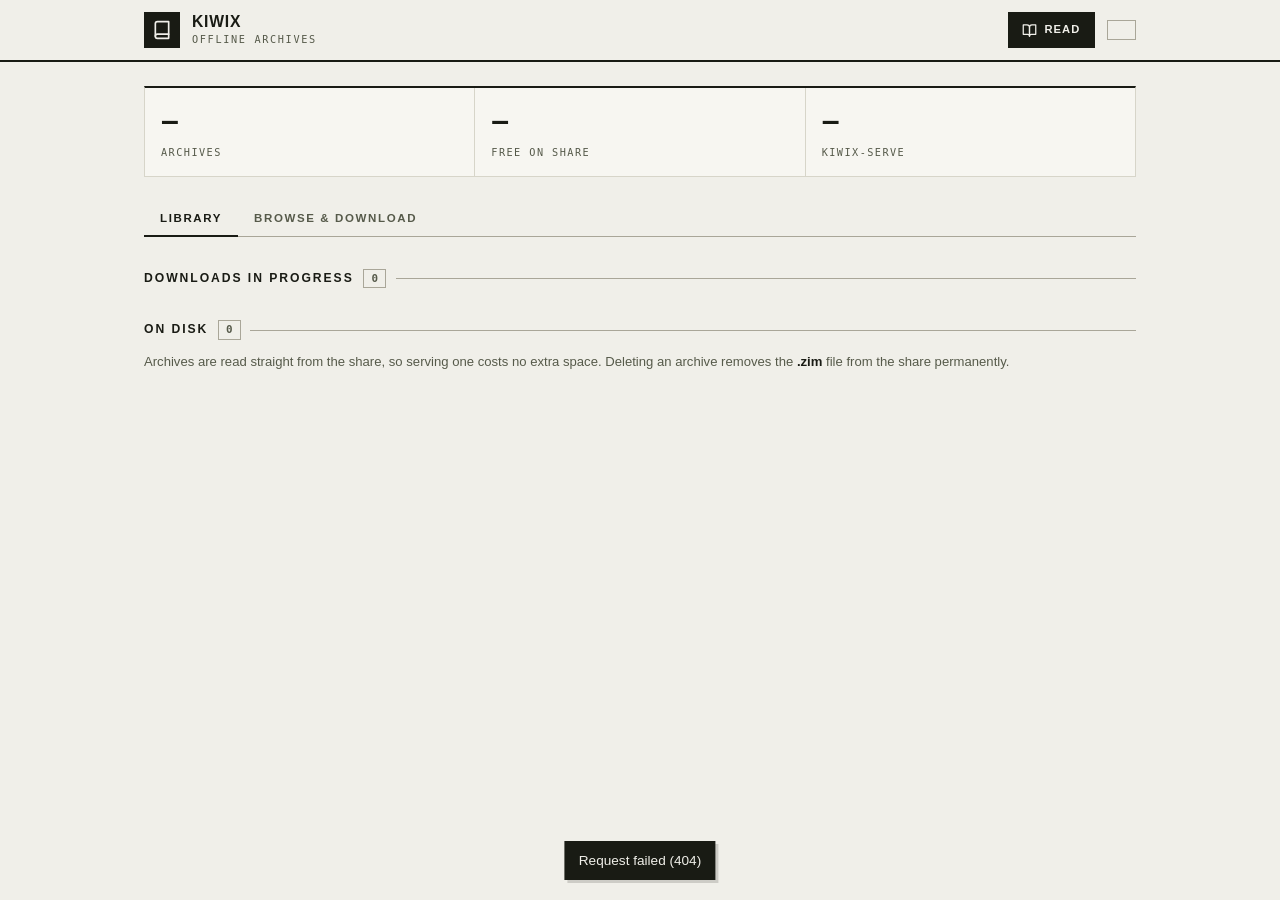
==== kiwix/app/templates/index.html @ 9d8f38ae "Add Kiwix add-on: offline ZIM archives served from NAS storage Packages kiwix-serve (kiwix-tools 3.8" ====
<!DOCTYPE html>
<html lang="en">
<head>
  <meta charset="utf-8" />
  <meta name="viewport" content="width=device-width, initial-scale=1" />
  <title>Kiwix</title>
  <style>
    /* Editorial-technical design system, shared with the print_timelapse and
       parcel_tracker add-ons so the family reads as one: warm paper / near-
       black ink in light mode, near-black with a neon-lime signal accent in
       dark. Flat surfaces, hairline rules and hard offset shadows instead of
       soft elevation, oversized numerals, monospace for data. Light/dark
       follows the device. */
    :root {
      color-scheme: light dark; background: var(--bg);
      --bg: #f0efe9; --surface: #f7f6f1; --surface-2: #e8e7df; --surface-hover: #ecebe3;
      --border: #d7d5c9; --border-strong: #a9a698;
      --text: #191b14; --text-muted: #565a4a; --text-faint: #828676;
      --accent: #326f00; --accent-hover: #265400; --accent-contrast: #f3ffd9;
      --accent-soft: #e0edc4; --accent-soft-text: #2c5c04; --focus-ring: rgba(80,130,20,0.5);
      --danger: #a1301f; --danger-bg: #f2d8d1;
      --shadow-md: 3px 3px 0 rgba(25,27,20,0.16);
      --space-1: 0.25rem; --space-2: 0.5rem; --space-3: 0.75rem; --space-4: 1rem;
      --space-5: 1.5rem; --space-6: 2rem;
      --maxw: 1040px;
      --font: "Helvetica Neue", Helvetica, "Arial Nova", Arial, "Segoe UI", Roboto, sans-serif;
      --mono: ui-monospace, "SF Mono", "Cascadia Code", "Roboto Mono", Menlo, Consolas, monospace;
    }
    @media (prefers-color-scheme: dark) {
      :root {
        --bg: #0c0e09; --surface: #12140d; --surface-2: #171a10; --surface-hover: #1b1f12;
        --border: #262b1a; --border-strong: #414833;
        --text: #e7ead9; --text-muted: #9ba189; --text-faint: #6e755c;
        --accent: #c6f53c; --accent-hover: #d7ff62; --accent-contrast: #0c0e09;
        --accent-soft: rgba(198,245,60,0.13); --accent-soft-text: #d1f764; --focus-ring: rgba(198,245,60,0.45);
        --danger: #ff8a75; --danger-bg: rgba(255,120,95,0.14);
        --shadow-md: 3px 3px 0 rgba(0,0,0,0.55);
      }
    }
    * { box-sizing: border-box; }
    svg:not([width]) { width: 15px; height: 15px; flex: none; }
    body {
      margin: 0; font-family: var(--font); background: var(--bg); color: var(--text);
      font-size: 15px; line-height: 1.45; -webkit-font-smoothing: antialiased;
    }
    @keyframes page-fade-in { from { opacity: 0; } to { opacity: 1; } }
    @keyframes pulse { 0%,100% { opacity: 1; } 50% { opacity: 0.35; } }
    .wrap { max-width: var(--maxw); margin: 0 auto; padding: 0 var(--space-5) var(--space-6);
      animation: page-fade-in 160ms ease-out; }
    @media (prefers-reduced-motion: reduce) { .wrap { animation: none; } }

    /* Topbar */
    .topbar { position: sticky; top: 0; z-index: 20; background: var(--bg); border-bottom: 2px solid var(--text); }
    .topbar-inner { max-width: var(--maxw); margin: 0 auto; padding: var(--space-3) var(--space-5);
      display: flex; align-items: center; gap: var(--space-3); flex-wrap: wrap; }
    .brand { display: flex; align-items: center; gap: var(--space-3); min-width: 0; }
    .brand-logo { width: 36px; height: 36px; flex: none; display: grid; place-items: center;
      background: var(--text); color: var(--bg); }
    .brand-logo svg { width: 20px; height: 20px; }
    .brand-title { font-size: 0.98rem; font-weight: 800; letter-spacing: 0.05em;
      text-transform: uppercase; line-height: 1.2; }
    .brand-sub { font-family: var(--mono); font-size: 0.64rem; letter-spacing: 0.16em;
      text-transform: uppercase; color: var(--text-muted); }
    .topbar-spacer { flex: 1; }

    .btn { font-family: var(--font); font-size: 0.7rem; font-weight: 700; letter-spacing: 0.09em;
      text-transform: uppercase; line-height: 1;
      display: inline-flex; align-items: center; justify-content: center; gap: 0.45rem;
      padding: 0.58rem 0.85rem; border-radius: 0;
      border: 1px solid var(--border-strong); background: transparent; color: var(--text);
      cursor: pointer; text-decoration: none; white-space: nowrap;
      transition: background 0.1s ease, color 0.1s ease, border-color 0.1s ease; }
    .btn:hover:not(:disabled) { background: var(--text); border-color: var(--text); color: var(--bg); }
    .btn:focus-visible { outline: none; box-shadow: 0 0 0 3px var(--focus-ring); }
    .btn:disabled { opacity: 0.45; cursor: not-allowed; }
    .btn-primary { background: var(--text); border-color: var(--text); color: var(--bg); }
    .btn-primary:hover:not(:disabled) { background: var(--accent); border-color: var(--accent); color: var(--accent-contrast); }
    .btn-danger { border-color: var(--danger); color: var(--danger); }
    .btn-danger:hover:not(:disabled) { background: var(--danger); border-color: var(--danger); color: var(--bg); }
    .btn-sm { padding: 0.4rem 0.6rem; font-size: 0.64rem; }

    /* Banners */
    .banner { border: 1px solid var(--border); border-top: 2px solid var(--danger);
      background: var(--danger-bg); color: var(--text); padding: var(--space-4);
      margin: var(--space-5) 0; display: flex; gap: var(--space-3); align-items: flex-start; }
    .banner svg { color: var(--danger); margin-top: 2px; }
    .banner-title { font-size: 0.72rem; font-weight: 800; letter-spacing: 0.14em;
      text-transform: uppercase; margin-bottom: 0.35rem; }
    .banner-body { font-size: 0.9rem; }
    .banner code { font-family: var(--mono); font-size: 0.82rem; }
    .banner.is-info { border-top-color: var(--border-strong); background: var(--surface-2); }
    .banner.is-info svg { color: var(--text-muted); }

    /* Stat strip */
    .stats-bar { display: flex; align-items: stretch; background: var(--surface);
      border: 1px solid var(--border); border-top: 2px solid var(--text);
      margin: var(--space-5) 0; overflow: hidden; flex-wrap: wrap; }
    .stats-divider { width: 1px; flex: none; background: var(--border); }
    .stat { flex: 1; min-width: 140px; padding: var(--space-4); }
    .stat-num { font-size: 2rem; font-weight: 800; letter-spacing: -0.03em;
      font-variant-numeric: tabular-nums; line-height: 1; }
    .stat-num small { font-size: 0.9rem; font-weight: 700; letter-spacing: 0; }
    .stat-label { display: flex; align-items: center; gap: 0.4rem; margin-top: 0.55rem;
      font-family: var(--mono); font-size: 0.64rem; letter-spacing: 0.14em;
      text-transform: uppercase; color: var(--text-muted); flex-wrap: wrap; }
    .stat.is-live .stat-num { color: var(--accent-soft-text); display: inline-flex; align-items: center; gap: 0.5rem; }
    .stat.is-live .stat-num::before { content: ""; width: 10px; height: 10px; background: var(--accent);
      animation: pulse 1.6s ease-in-out infinite; }

    /* Tabs */
    .tabs { display: flex; gap: 0; border-bottom: 1px solid var(--border-strong); margin-top: var(--space-5); }
    .tab { font-family: var(--font); font-size: 0.72rem; font-weight: 800; letter-spacing: 0.14em;
      text-transform: uppercase; padding: 0.7rem 1rem; border: 0; background: transparent;
      color: var(--text-muted); cursor: pointer; border-bottom: 2px solid transparent; margin-bottom: -1px; }
    .tab:hover { color: var(--text); }
    .tab[aria-selected="true"] { color: var(--text); border-bottom-color: var(--text); }
    .tab:focus-visible { outline: none; box-shadow: 0 0 0 3px var(--focus-ring); }

    /* Section headers */
    .section-head { display: flex; align-items: center; gap: 0.6rem; margin: var(--space-6) 0 var(--space-3); }
    .section-head::after { content: ""; flex: 1; height: 1px; background: var(--border-strong); }
    .section-head h2 { font-size: 0.76rem; font-weight: 800; letter-spacing: 0.16em;
      text-transform: uppercase; color: var(--text); margin: 0; }
    .section-count { font-family: var(--mono); font-size: 0.68rem; font-weight: 600; color: var(--text-muted);
      font-variant-numeric: tabular-nums; border: 1px solid var(--border-strong); padding: 0.05rem 0.45rem; }

    /* Rows */
    .row { background: var(--surface); border: 1px solid var(--border); padding: var(--space-4);
      margin-bottom: var(--space-3); display: flex; align-items: center; gap: var(--space-4); flex-wrap: wrap; }
    .row-main { flex: 1; min-width: 220px; }
    .row-title { font-weight: 700; font-size: 0.95rem; overflow-wrap: anywhere; }
    .row-meta { font-family: var(--mono); font-size: 0.7rem; color: var(--text-muted); margin-top: 0.2rem;
      display: flex; gap: 0.75rem; flex-wrap: wrap; }
    .row-actions { display: flex; gap: var(--space-2); flex-wrap: wrap; }
    .row-thumb { width: 40px; height: 40px; flex: none; border: 1px solid var(--border-strong);
      background: var(--surface-2); object-fit: contain; }

    .pill { font-family: var(--mono); font-size: 0.62rem; letter-spacing: 0.12em; text-transform: uppercase;
      border: 1px solid var(--border-strong); padding: 0.1rem 0.4rem; color: var(--text-muted); }
    .pill.is-on { border-color: var(--accent); background: var(--accent-soft); color: var(--accent-soft-text); }
    .pill.is-warn { border-color: var(--danger); color: var(--danger); }

    /* Progress */
    .progress { height: 6px; background: var(--surface-2); border: 1px solid var(--border);
      margin-top: 0.5rem; overflow: hidden; }
    .progress-fill { height: 100%; background: var(--accent); transition: width 0.4s ease; }
    .progress-fill.is-indeterminate { width: 35% !important; animation: pulse 1.4s ease-in-out infinite; }

    /* Filters */
    .filters { display: flex; gap: var(--space-2); flex-wrap: wrap; margin-top: var(--space-4); }
    .field { display: flex; flex-direction: column; gap: 0.3rem; }
    .field label { font-family: var(--mono); font-size: 0.62rem; letter-spacing: 0.14em;
      text-transform: uppercase; color: var(--text-muted); }
    input[type="search"], input[type="text"], select {
      font-family: var(--font); font-size: 0.88rem; padding: 0.5rem 0.6rem; border-radius: 0;
      border: 1px solid var(--border-strong); background: var(--surface); color: var(--text); min-width: 150px; }
    input:focus-visible, select:focus-visible { outline: none; box-shadow: 0 0 0 3px var(--focus-ring); }
    .field.grow { flex: 1; min-width: 220px; }
    .field.grow input { width: 100%; }

    .empty { border: 1px dashed var(--border-strong); padding: var(--space-5); text-align: center;
      color: var(--text-muted); font-size: 0.9rem; }
    .hint { font-size: 0.82rem; color: var(--text-muted); margin: var(--space-3) 0 0; }
    .hint strong { color: var(--text); }
    [hidden] { display: none !important; }
    .toast { position: fixed; left: 50%; bottom: 1.25rem; transform: translateX(-50%);
      background: var(--text); color: var(--bg); padding: 0.6rem 0.9rem; font-size: 0.85rem;
      box-shadow: var(--shadow-md); max-width: 90vw; z-index: 50; }
  </style>
</head>
<body>
  <header class="topbar">
    <div class="topbar-inner">
      <div class="brand">
        <div class="brand-logo" aria-hidden="true">
          <svg viewBox="0 0 24 24" fill="none" stroke="currentColor" stroke-width="2" stroke-linecap="round" stroke-linejoin="round">
            <path d="M4 19.5A2.5 2.5 0 0 1 6.5 17H20"></path>
            <path d="M6.5 2H20v20H6.5A2.5 2.5 0 0 1 4 19.5v-15A2.5 2.5 0 0 1 6.5 2z"></path>
          </svg>
        </div>
        <div>
          <div class="brand-title">Kiwix</div>
          <div class="brand-sub">Offline archives</div>
        </div>
      </div>
      <div class="topbar-spacer"></div>
      <a class="btn btn-primary" id="read-link" href="kiwix/" target="_self">
        <svg viewBox="0 0 24 24" fill="none" stroke="currentColor" stroke-width="2" stroke-linecap="round" stroke-linejoin="round"><path d="M2 3h6a4 4 0 0 1 4 4v14a3 3 0 0 0-3-3H2z"></path><path d="M22 3h-6a4 4 0 0 0-4 4v14a3 3 0 0 1 3-3h7z"></path></svg>
        Read
      </a>
      <button class="btn" id="server-toggle" type="button"></button>
    </div>
  </header>

  <div class="wrap">
    <div id="storage-banner" hidden></div>

    <div class="stats-bar">
      <div class="stat">
        <div class="stat-num" id="stat-count">–</div>
        <div class="stat-label">Archives<span class="stat-sub" id="stat-size"></span></div>
      </div>
      <div class="stats-divider"></div>
      <div class="stat">
        <div class="stat-num" id="stat-free">–</div>
        <div class="stat-label">Free on share</div>
      </div>
      <div class="stats-divider"></div>
      <div class="stat" id="stat-server-tile">
        <div class="stat-num" id="stat-server">–</div>
        <div class="stat-label">kiwix-serve<span class="stat-sub" id="stat-served"></span></div>
      </div>
    </div>

    <div class="tabs" role="tablist">
      <button class="tab" role="tab" id="tab-library" aria-selected="true" aria-controls="panel-library">Library</button>
      <button class="tab" role="tab" id="tab-browse" aria-selected="false" aria-controls="panel-browse">Browse &amp; download</button>
    </div>

    <section id="panel-library" role="tabpanel" aria-labelledby="tab-library">
      <div class="section-head">
        <h2>Downloads in progress</h2><span class="section-count" id="downloads-count">0</span>
      </div>
      <div id="downloads-list"></div>

      <div class="section-head">
        <h2>On disk</h2><span class="section-count" id="library-count">0</span>
      </div>
      <div id="library-list"></div>
      <p class="hint">
        Archives are read straight from the share, so serving one costs no extra
        space. Deleting an archive removes the <strong>.zim</strong> file from
        the share permanently.
      </p>
    </section>

    <section id="panel-browse" role="tabpanel" aria-labelledby="tab-browse" hidden>
      <div class="filters">
        <div class="field grow">
          <label for="search">Search the library catalog</label>
          <input type="search" id="search" placeholder="wikipedia, wiktionary, gutenberg…" />
        </div>
        <div class="field">
          <label for="filter-lang">Language</label>
          <select id="filter-lang"><option value="">Any</option></select>
        </div>
        <div class="field">
          <label for="filter-category">Category</label>
          <select id="filter-category"><option value="">Any</option></select>
        </div>
        <div class="field">
          <label for="do-search">&nbsp;</label>
          <button class="btn btn-primary" id="do-search" type="button">Search</button>
        </div>
      </div>
      <p class="hint" id="curated-hint">
        Showing the <strong>Wikipedia</strong> editions for your configured
        language. Each edition comes in flavours: <strong>Full</strong> (with
        images, 100 GB+ for English), <strong>No pictures</strong> (about a
        tenth of that) and <strong>Mini</strong> (introductions only). Pick a
        smaller flavour if the share is tight on space.
      </p>
      <div class="section-head">
        <h2 id="catalog-heading">Wikipedia editions</h2><span class="section-count" id="catalog-count">0</span>
      </div>
      <div id="catalog-list"></div>
      <div style="display:flex;gap:0.5rem;margin-top:1rem;">
        <button class="btn" id="catalog-prev" type="button" hidden>Previous</button>
        <button class="btn" id="catalog-next" type="button" hidden>Next</button>
      </div>
    </section>
  </div>

  <script>
    (function () {
      "use strict";

      var state = null;
      var catalogState = { mode: "wikipedia", q: "", lang: "", category: "", start: 0, count: 30, total: 0 };
      var pollTimer = null;

      function $(id) { return document.getElementById(id); }

      function bytes(value) {
        if (value === null || value === undefined) { return "unknown"; }
        var units = ["B", "KB", "MB", "GB", "TB"];
        var index = 0;
        var size = value;
        while (size >= 1024 && index < units.length - 1) { size /= 1024; index += 1; }
        return (size >= 100 || index === 0 ? Math.round(size) : size.toFixed(1)) + " " + units[index];
      }

      function escapeHtml(text) {
        return String(text === null || text === undefined ? "" : text)
          .replace(/&/g, "&amp;").replace(/</g, "&lt;").replace(/>/g, "&gt;")
          .replace(/"/g, "&quot;").replace(/'/g, "&#39;");
      }

      function toast(message) {
        var node = document.createElement("div");
        node.className = "toast";
        node.textContent = message;
        document.body.appendChild(node);
        setTimeout(function () { node.remove(); }, 5000);
      }

      function api(path, options) {
        return fetch(path, options).then(function (response) {
          return response.json().catch(function () { return {}; }).then(function (data) {
            if (!response.ok) { throw new Error(data.error || ("Request failed (" + response.status + ")")); }
            return data;
          });
        });
      }

      function post(path, body) {
        return api(path, {
          method: "POST",
          headers: { "Content-Type": "application/json" },
          body: JSON.stringify(body || {})
        });
      }

      var WARNING_ICON = '<svg viewBox="0 0 24 24" fill="none" stroke="currentColor" stroke-width="2" stroke-linecap="round" stroke-linejoin="round"><path d="M10.29 3.86 1.82 18a2 2 0 0 0 1.71 3h16.94a2 2 0 0 0 1.71-3L13.71 3.86a2 2 0 0 0-3.42 0z"></path><line x1="12" y1="9" x2="12" y2="13"></line><line x1="12" y1="17" x2="12.01" y2="17"></line></svg>';

      function renderStorage(storage) {
        var banner = $("storage-banner");
        if (storage.ok) { banner.hidden = true; return; }
        banner.hidden = false;
        banner.className = "banner";
        banner.innerHTML = WARNING_ICON +
          '<div><div class="banner-title">Storage unavailable</div>' +
          '<div class="banner-body">' + escapeHtml(storage.message) + "</div></div>";
      }

      function renderStats() {
        var complete = state.library.filter(function (item) { return item.complete; });
        var used = complete.reduce(function (total, item) { return total + item.size; }, 0);
        $("stat-count").textContent = complete.length;
        $("stat-size").textContent = complete.length ? "· " + bytes(used) + " on disk" : "";
        $("stat-free").innerHTML = state.storage.free_bytes === undefined
          ? "–" : bytes(state.storage.free_bytes);

        var srv = state.server;
        var tile = $("stat-server-tile");
        var label = srv.running ? (srv.ready ? "Serving" : "Starting") : (srv.enabled ? "Idle" : "Stopped");
        $("stat-server").textContent = label;
        tile.classList.toggle("is-live", Boolean(srv.running && srv.ready));
        $("stat-served").textContent = "· " + srv.served_count + " selected";

        var toggle = $("server-toggle");
        toggle.textContent = srv.enabled ? "Stop server" : "Start server";
        toggle.disabled = !state.storage.ok;
        $("read-link").classList.toggle("btn-primary", Boolean(srv.running));
      }

      function downloadRow(job) {
        var percent = job.total ? Math.min(100, (job.downloaded / job.total) * 100) : 0;
        var meta = [bytes(job.downloaded) + (job.total ? " of " + bytes(job.total) : "")];
        if (job.status === "downloading" && job.speed > 0) {
          meta.push(bytes(job.speed) + "/s");
          if (job.total) {
            var remaining = (job.total - job.downloaded) / job.speed;
            meta.push(remaining > 3600
              ? Math.round(remaining / 3600) + "h left"
              : Math.max(1, Math.round(remaining / 60)) + "m left");
          }
        }
        meta.push(job.status);

        var actions = "";
        if (job.status === "downloading" || job.status === "queued") {
          actions = '<button class="btn btn-sm" data-action="cancel" data-id="' + job.id + '">Pause</button>';
        } else if (job.status === "paused" || job.status === "error") {
          actions = '<button class="btn btn-sm" data-action="resume" data-id="' + job.id + '">Resume</button>' +
            '<button class="btn btn-sm btn-danger" data-action="forget" data-id="' + job.id + '">Remove</button>';
        } else {
          actions = '<button class="btn btn-sm" data-action="forget" data-id="' + job.id + '">Dismiss</button>';
        }

        return '<div class="row"><div class="row-main">' +
          '<div class="row-title">' + escapeHtml(job.title) + "</div>" +
          '<div class="row-meta"><span>' + meta.map(escapeHtml).join("</span><span>") + "</span></div>" +
          '<div class="progress"><div class="progress-fill' +
          (job.status === "downloading" && !job.total ? " is-indeterminate" : "") +
          '" style="width:' + percent.toFixed(1) + '%"></div></div>' +
          (job.error ? '<div class="row-meta"><span>' + escapeHtml(job.error) + "</span></div>" : "") +
          '</div><div class="row-actions">' + actions + "</div></div>";
      }

      function libraryRow(item) {
        var meta = [bytes(item.size)];
        if (!item.complete) { meta.push("incomplete download"); }
        var pills = item.complete
          ? '<span class="pill' + (item.served ? " is-on" : "") + '">' + (item.served ? "Serving" : "Not served") + "</span>"
          : '<span class="pill is-warn">Partial</span>';

        var actions = item.complete
          ? '<button class="btn btn-sm" data-action="serve" data-file="' + escapeHtml(item.filename) +
            '" data-served="' + (item.served ? "1" : "0") + '">' + (item.served ? "Stop serving" : "Serve") + "</button>"
          : "";
        actions += '<button class="btn btn-sm btn-danger" data-action="delete" data-file="' +
          escapeHtml(item.filename) + '">Delete</button>';

        return '<div class="row"><div class="row-main">' +
          '<div class="row-title">' + escapeHtml(item.title) + " " + pills + "</div>" +
          '<div class="row-meta"><span>' + meta.map(escapeHtml).join("</span><span>") + "</span>" +
          "<span>" + escapeHtml(item.filename) + "</span></div>" +
          '</div><div class="row-actions">' + actions + "</div></div>";
      }

      function render() {
        renderStorage(state.storage);
        renderStats();

        var jobs = state.downloads;
        $("downloads-count").textContent = jobs.length;
        $("downloads-list").innerHTML = jobs.length
          ? jobs.map(downloadRow).join("")
          : '<div class="empty">No downloads running. Find archives under <strong>Browse &amp; download</strong>.</div>';

        var items = state.library;
        $("library-count").textContent = items.length;
        $("library-list").innerHTML = items.length
          ? items.map(libraryRow).join("")
          : '<div class="empty">' + (state.storage.ok
              ? "No .zim archives on the share yet."
              : "The storage share is unavailable, so its archives can't be listed.") + "</div>";
      }

      function refresh() {
        return api("api/state").then(function (data) {
          state = data;
          render();
          schedulePoll();
        }).catch(function (error) {
          toast(error.message);
          schedulePoll();
        });
      }

      function schedulePoll() {
        clearTimeout(pollTimer);
        var busy = state && state.downloads.some(function (job) {
          return job.status === "downloading" || job.status === "queued";
        });
        pollTimer = setTimeout(refresh, busy ? 2000 : 15000);
      }

      // ── Catalog ──────────────────────────────────────────────────────────
      function catalogRow(entry) {
        var meta = [bytes(entry.size)];
        if (entry.article_count) { meta.push(entry.article_count.toLocaleString() + " articles"); }
        if (entry.language) { meta.push(entry.language); }
        if (entry.issued) { meta.push(entry.issued); }

        var flavour = entry.flavour_label
          ? '<span class="pill">' + escapeHtml(entry.flavour_label) + "</span>" : "";

        var action;
        if (entry.downloaded) {
          action = '<span class="pill is-on">In library</span>';
        } else if (entry.downloading) {
          action = '<span class="pill">Downloading</span>';
        } else {
          action = '<button class="btn btn-sm btn-primary" data-action="download" ' +
            'data-url="' + escapeHtml(entry.url) + '" data-file="' + escapeHtml(entry.filename) +
            '" data-title="' + escapeHtml(entry.title + " · " + entry.flavour_label) +
            '" data-size="' + (entry.size || 0) + '">Download</button>';
        }

        var thumb = entry.thumbnail
          ? '<img class="row-thumb" alt="" loading="lazy" src="' + escapeHtml(entry.thumbnail) + '" />'
          : "";

        return '<div class="row">' + thumb + '<div class="row-main">' +
          '<div class="row-title">' + escapeHtml(entry.title) + " " + flavour + "</div>" +
          '<div class="row-meta"><span>' + meta.map(escapeHtml).join("</span><span>") + "</span></div>" +
          (entry.flavour_detail
            ? '<div class="row-meta"><span>' + escapeHtml(entry.flavour_detail) + "</span></div>" : "") +
          '</div><div class="row-actions">' + action + "</div></div>";
      }

      function renderCatalog(data) {
        $("catalog-count").textContent = data.total;
        $("catalog-list").innerHTML = data.entries.length
          ? data.entries.map(catalogRow).join("")
          : '<div class="empty">Nothing matched.</div>';
        catalogState.total = data.total;
        $("catalog-prev").hidden = catalogState.start <= 0;
        $("catalog-next").hidden = catalogState.start + catalogState.count >= data.total;
      }

      function loadCatalog() {
        var list = $("catalog-list");
        list.innerHTML = '<div class="empty">Loading the catalog…</div>';
        var url;
        if (catalogState.mode === "wikipedia") {
          $("catalog-heading").textContent = "Wikipedia editions";
          $("curated-hint").hidden = false;
          url = "api/catalog/wikipedia?lang=" + encodeURIComponent(catalogState.lang);
        } else {
          $("catalog-heading").textContent = "Catalog results";
          $("curated-hint").hidden = true;
          url = "api/catalog?q=" + encodeURIComponent(catalogState.q) +
            "&lang=" + encodeURIComponent(catalogState.lang) +
            "&category=" + encodeURIComponent(catalogState.category) +
            "&start=" + catalogState.start + "&count=" + catalogState.count;
        }
        api(url).then(renderCatalog).catch(function (error) {
          list.innerHTML = '<div class="banner">' + WARNING_ICON +
            '<div><div class="banner-title">Catalog unavailable</div><div class="banner-body">' +
            escapeHtml(error.message) +
            " Archives already on the share keep working offline.</div></div></div>";
          $("catalog-prev").hidden = true;
          $("catalog-next").hidden = true;
        });
      }

      function loadFilters() {
        api("api/catalog/filters").then(function (data) {
          var langSelect = $("filter-lang");
          data.languages.forEach(function (language) {
            var option = document.createElement("option");
            option.value = language.code;
            option.textContent = language.title + " (" + language.count + ")";
            langSelect.appendChild(option);
          });
          langSelect.value = catalogState.lang;

          var categorySelect = $("filter-category");
          data.categories.forEach(function (name) {
            var option = document.createElement("option");
            option.value = name;
            option.textContent = name;
            categorySelect.appendChild(option);
          });
        }).catch(function () { /* filters are a convenience; search still works */ });
      }

      // ── Events ───────────────────────────────────────────────────────────
      function selectTab(name) {
        var isLibrary = name === "library";
        $("tab-library").setAttribute("aria-selected", isLibrary ? "true" : "false");
        $("tab-browse").setAttribute("aria-selected", isLibrary ? "false" : "true");
        $("panel-library").hidden = !isLibrary;
        $("panel-browse").hidden = isLibrary;
        if (!isLibrary && !$("catalog-list").innerHTML) { loadCatalog(); }
      }

      $("tab-library").addEventListener("click", function () { selectTab("library"); });
      $("tab-browse").addEventListener("click", function () { selectTab("browse"); });

      $("do-search").addEventListener("click", function () {
        catalogState.q = $("search").value.trim();
        catalogState.lang = $("filter-lang").value;
        catalogState.category = $("filter-category").value;
        catalogState.start = 0;
        catalogState.mode = (catalogState.q || catalogState.category) ? "search" : "wikipedia";
        loadCatalog();
      });
      $("search").addEventListener("keydown", function (event) {
        if (event.key === "Enter") { $("do-search").click(); }
      });
      $("catalog-prev").addEventListener("click", function () {
        catalogState.start = Math.max(0, catalogState.start - catalogState.count);
        loadCatalog();
      });
      $("catalog-next").addEventListener("click", function () {
        catalogState.start += catalogState.count;
        loadCatalog();
      });

      $("server-toggle").addEventListener("click", function () {
        var action = state && state.server.enabled ? "stop" : "start";
        post("api/server/" + action).then(refresh).catch(function (error) { toast(error.message); refresh(); });
      });

      document.addEventListener("click", function (event) {
        var button = event.target.closest("[data-action]");
        if (!button) { return; }
        var action = button.dataset.action;

        if (action === "download") {
          button.disabled = true;
          post("api/downloads", {
            url: button.dataset.url,
            filename: button.dataset.file,
            title: button.dataset.title,
            size: Number(button.dataset.size) || null
          }).then(function () {
            toast("Download started - follow it on the Library tab.");
            selectTab("library");
            refresh();
            loadCatalog();
          }).catch(function (error) { button.disabled = false; toast(error.message); });
          return;
        }

        if (action === "cancel" || action === "resume" || action === "forget") {
          post("api/downloads/" + button.dataset.id + "/" + action)
            .then(refresh).catch(function (error) { toast(error.message); });
          return;
        }

        if (action === "serve") {
          post("api/library/" + encodeURIComponent(button.dataset.file) + "/serve", {
            served: button.dataset.served !== "1"
          }).then(refresh).catch(function (error) { toast(error.message); });
          return;
        }

        if (action === "delete") {
          if (!window.confirm("Delete " + button.dataset.file + " from the share permanently?")) { return; }
          api("api/library/" + encodeURIComponent(button.dataset.file), { method: "DELETE" })
            .then(refresh).catch(function (error) { toast(error.message); });
        }
      });

      refresh().then(function () {
        catalogState.lang = (state && state.options.catalog_language) || "";
        loadFilters();
      });
    })();
  </script>
</body>
</html>
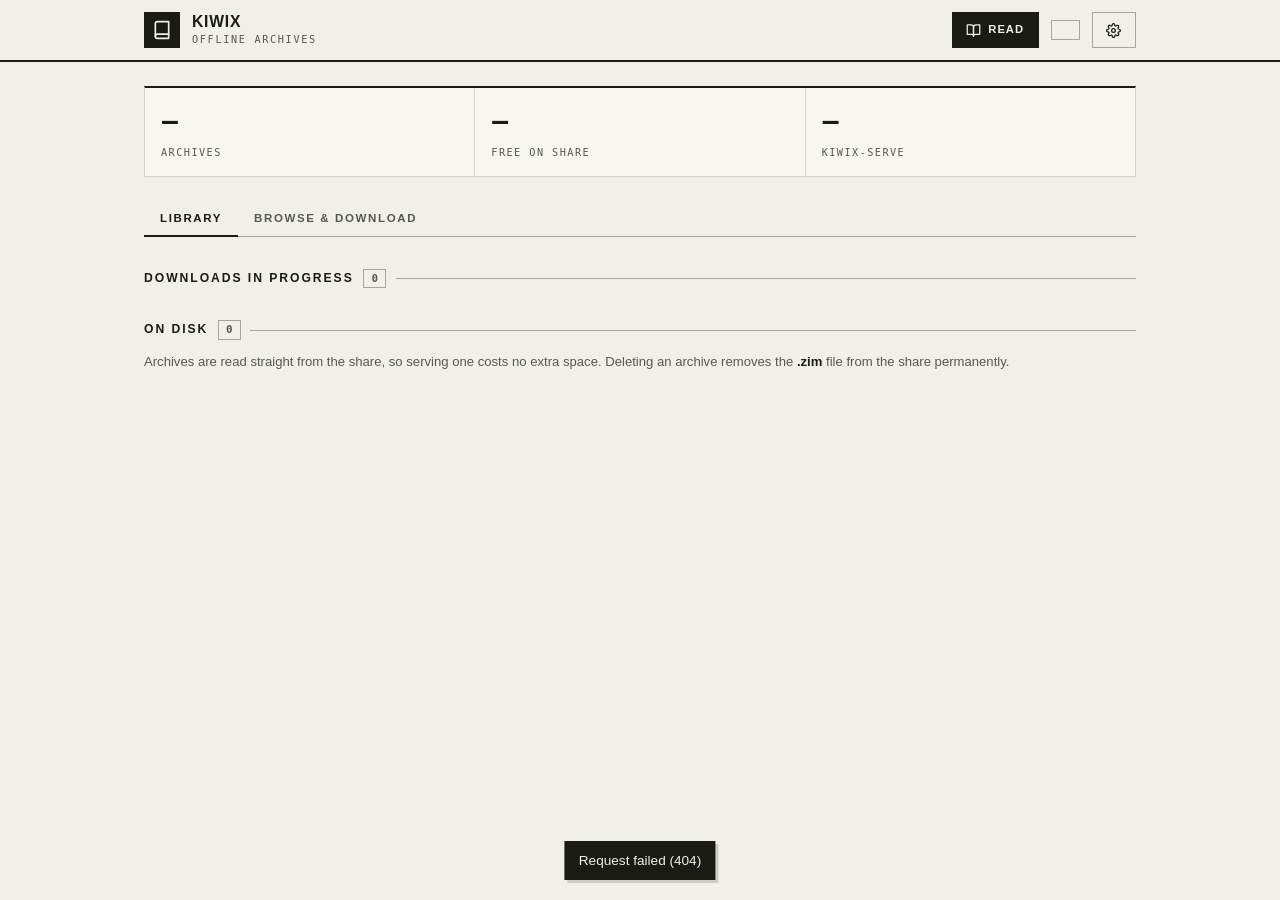
==== commit 01f57373: "Kiwix 0.2.0: faster downloads, scheduling, and a way back from the reader Downloads - An archive can" ====
--- a/kiwix/app/templates/index.html
+++ b/kiwix/app/templates/index.html
@@ -162,6 +162,30 @@
       color: var(--text-muted); font-size: 0.9rem; }
     .hint { font-size: 0.82rem; color: var(--text-muted); margin: var(--space-3) 0 0; }
     .hint strong { color: var(--text); }
+    /* Settings panel */
+    .panel { background: var(--surface); border: 1px solid var(--border);
+      border-top: 2px solid var(--text); padding: var(--space-4) var(--space-5) var(--space-5);
+      margin-top: var(--space-5); box-shadow: var(--shadow-md); }
+    .settings-grid { display: grid; gap: var(--space-4);
+      grid-template-columns: repeat(auto-fit, minmax(230px, 1fr)); margin-top: var(--space-4); }
+    .settings-grid .field { gap: 0.35rem; }
+    .settings-grid input, .settings-grid select { width: 100%; }
+    .field-note { font-size: 0.78rem; color: var(--text-muted); }
+    .field-row { display: flex; gap: var(--space-2); }
+    .field-row input { flex: 1; min-width: 0; }
+    .settings-actions { display: flex; gap: var(--space-2); margin-top: var(--space-5); }
+
+    /* Catalog entry details */
+    .details { border-top: 1px dashed var(--border-strong); margin-top: var(--space-3);
+      padding-top: var(--space-3); width: 100%; }
+    .details dl { display: grid; grid-template-columns: auto 1fr; gap: 0.3rem var(--space-4);
+      margin: 0; font-size: 0.85rem; }
+    .details dt { font-family: var(--mono); font-size: 0.64rem; letter-spacing: 0.12em;
+      text-transform: uppercase; color: var(--text-muted); padding-top: 0.15rem; }
+    .details dd { margin: 0; overflow-wrap: anywhere; }
+    .details .summary { margin: 0 0 var(--space-3); }
+    .row.is-open { flex-wrap: wrap; }
+
     [hidden] { display: none !important; }
     .toast { position: fixed; left: 50%; bottom: 1.25rem; transform: translateX(-50%);
       background: var(--text); color: var(--bg); padding: 0.6rem 0.9rem; font-size: 0.85rem;
@@ -184,16 +208,20 @@
         </div>
       </div>
       <div class="topbar-spacer"></div>
-      <a class="btn btn-primary" id="read-link" href="kiwix/" target="_self">
+      <a class="btn btn-primary" id="read-link" href="read" target="_self">
         <svg viewBox="0 0 24 24" fill="none" stroke="currentColor" stroke-width="2" stroke-linecap="round" stroke-linejoin="round"><path d="M2 3h6a4 4 0 0 1 4 4v14a3 3 0 0 0-3-3H2z"></path><path d="M22 3h-6a4 4 0 0 0-4 4v14a3 3 0 0 1 3-3h7z"></path></svg>
         Read
       </a>
       <button class="btn" id="server-toggle" type="button"></button>
+      <button class="btn btn-icon" id="settings-open" type="button" title="Settings" aria-label="Settings">
+        <svg viewBox="0 0 24 24" fill="none" stroke="currentColor" stroke-width="2" stroke-linecap="round" stroke-linejoin="round"><circle cx="12" cy="12" r="3"></circle><path d="M19.4 15a1.65 1.65 0 0 0 .33 1.82l.06.06a2 2 0 1 1-2.83 2.83l-.06-.06a1.65 1.65 0 0 0-1.82-.33 1.65 1.65 0 0 0-1 1.51V21a2 2 0 1 1-4 0v-.09A1.65 1.65 0 0 0 9 19.4a1.65 1.65 0 0 0-1.82.33l-.06.06a2 2 0 1 1-2.83-2.83l.06-.06a1.65 1.65 0 0 0 .33-1.82 1.65 1.65 0 0 0-1.51-1H3a2 2 0 1 1 0-4h.09A1.65 1.65 0 0 0 4.6 9a1.65 1.65 0 0 0-.33-1.82l-.06-.06a2 2 0 1 1 2.83-2.83l.06.06A1.65 1.65 0 0 0 9 4.6a1.65 1.65 0 0 0 1-1.51V3a2 2 0 1 1 4 0v.09a1.65 1.65 0 0 0 1 1.51 1.65 1.65 0 0 0 1.82-.33l.06-.06a2 2 0 1 1 2.83 2.83l-.06.06a1.65 1.65 0 0 0-.33 1.82V9a1.65 1.65 0 0 0 1.51 1H21a2 2 0 1 1 0 4h-.09a1.65 1.65 0 0 0-1.51 1z"></path></svg>
+      </button>
     </div>
   </header>
 
   <div class="wrap">
     <div id="storage-banner" hidden></div>
+    <div id="window-banner" hidden></div>
 
     <div class="stats-bar">
       <div class="stat">
@@ -247,6 +275,17 @@
         <div class="field">
           <label for="filter-category">Category</label>
           <select id="filter-category"><option value="">Any</option></select>
+        </div>
+        <div class="field">
+          <label for="filter-sort">Sort by</label>
+          <select id="filter-sort">
+            <option value="relevance">Best match</option>
+            <option value="size_desc">Size, largest first</option>
+            <option value="size_asc">Size, smallest first</option>
+            <option value="articles">Most articles</option>
+            <option value="date">Most recent</option>
+            <option value="title">Title A–Z</option>
+          </select>
         </div>
         <div class="field">
           <label for="do-search">&nbsp;</label>
@@ -263,12 +302,66 @@
       <div class="section-head">
         <h2 id="catalog-heading">Wikipedia editions</h2><span class="section-count" id="catalog-count">0</span>
       </div>
+      <p class="hint" id="sort-note" hidden></p>
       <div id="catalog-list"></div>
       <div style="display:flex;gap:0.5rem;margin-top:1rem;">
         <button class="btn" id="catalog-prev" type="button" hidden>Previous</button>
         <button class="btn" id="catalog-next" type="button" hidden>Next</button>
       </div>
     </section>
+    <div id="settings-panel" class="panel" hidden>
+      <div class="section-head"><h2>Settings</h2></div>
+      <p class="hint">
+        These apply straight away — no add-on restart, so nothing in flight is
+        interrupted. They start from the add-on options and override them
+        while set.
+      </p>
+      <div class="settings-grid">
+        <div class="field">
+          <label for="set-concurrent">Archives at once</label>
+          <input type="number" id="set-concurrent" min="1" max="6" step="1" />
+          <span class="field-note">Separate downloads running in parallel.</span>
+        </div>
+        <div class="field">
+          <label for="set-threads">Connections per archive</label>
+          <input type="number" id="set-threads" min="1" max="8" step="1" />
+          <span class="field-note">Splits one archive across several ranges. 4 is a good start; more rarely helps.</span>
+        </div>
+        <div class="field">
+          <label for="set-language">Catalog language</label>
+          <input type="text" id="set-language" placeholder="eng" />
+          <span class="field-note">ISO 639-3 code the browser opens on.</span>
+        </div>
+        <div class="field">
+          <label for="set-auto-serve">Serve new downloads</label>
+          <select id="set-auto-serve">
+            <option value="true">Yes, serve automatically</option>
+            <option value="false">No, I'll choose</option>
+          </select>
+          <span class="field-note">Add each finished archive to the served library.</span>
+        </div>
+        <div class="field">
+          <label for="set-window">Off-peak window</label>
+          <select id="set-window">
+            <option value="false">Download any time</option>
+            <option value="true">Only between these hours</option>
+          </select>
+          <span class="field-note">Outside the window, transfers pause and resume by themselves.</span>
+        </div>
+        <div class="field">
+          <label for="set-window-start">From / until</label>
+          <div class="field-row">
+            <input type="time" id="set-window-start" />
+            <input type="time" id="set-window-end" />
+          </div>
+          <span class="field-note">Home Assistant's timezone. Crossing midnight is fine.</span>
+        </div>
+      </div>
+      <div class="settings-actions">
+        <button class="btn btn-primary" id="settings-save" type="button">Save settings</button>
+        <button class="btn" id="settings-close" type="button">Close</button>
+      </div>
+    </div>
   </div>
 
   <script>
@@ -276,7 +369,9 @@
       "use strict";
 
       var state = null;
-      var catalogState = { mode: "wikipedia", q: "", lang: "", category: "", start: 0, count: 30, total: 0 };
+      var catalogState = { mode: "wikipedia", q: "", lang: "", category: "",
+                           sort: "relevance", start: 0, count: 30, total: 0 };
+      var expanded = {};
       var pollTimer = null;
 
       function $(id) { return document.getElementById(id); }
@@ -320,6 +415,8 @@
           body: JSON.stringify(body || {})
         });
       }
+
+      var CLOCK_ICON = '<svg viewBox="0 0 24 24" fill="none" stroke="currentColor" stroke-width="2" stroke-linecap="round" stroke-linejoin="round"><circle cx="12" cy="12" r="10"></circle><polyline points="12 6 12 12 16 14"></polyline></svg>';
 
       var WARNING_ICON = '<svg viewBox="0 0 24 24" fill="none" stroke="currentColor" stroke-width="2" stroke-linecap="round" stroke-linejoin="round"><path d="M10.29 3.86 1.82 18a2 2 0 0 0 1.71 3h16.94a2 2 0 0 0 1.71-3L13.71 3.86a2 2 0 0 0-3.42 0z"></path><line x1="12" y1="9" x2="12" y2="13"></line><line x1="12" y1="17" x2="12.01" y2="17"></line></svg>';
 
@@ -333,6 +430,23 @@
           '<div class="banner-body">' + escapeHtml(storage.message) + "</div></div>";
       }
 
+      function renderWindow() {
+        var banner = $("window-banner");
+        var win = state.window || { enabled: false, open: true };
+        if (!win.enabled) { banner.hidden = true; return; }
+        banner.hidden = false;
+        banner.className = "banner is-info";
+        banner.innerHTML = CLOCK_ICON +
+          '<div><div class="banner-title">' +
+          (win.open ? "Off-peak window open" : "Outside the download window") + "</div>" +
+          '<div class="banner-body">Downloads run between <strong>' + escapeHtml(win.start) +
+          "</strong> and <strong>" + escapeHtml(win.end) + "</strong>. " +
+          (win.open
+            ? "Transfers pause on their own when it closes and pick up the next night."
+            : "Queued transfers are waiting; use <strong>Download now</strong> on one to start it anyway.") +
+          "</div></div>";
+      }
+
       function renderStats() {
         var complete = state.library.filter(function (item) { return item.complete; });
         var used = complete.reduce(function (total, item) { return total + item.size; }, 0);
@@ -354,9 +468,15 @@
         $("read-link").classList.toggle("btn-primary", Boolean(srv.running));
       }
 
+      var STATUS_LABEL = {
+        queued: "queued", downloading: "downloading", waiting: "waiting for the window",
+        paused: "paused", done: "done", error: "failed", interrupted: "interrupted"
+      };
+
       function downloadRow(job) {
         var percent = job.total ? Math.min(100, (job.downloaded / job.total) * 100) : 0;
         var meta = [bytes(job.downloaded) + (job.total ? " of " + bytes(job.total) : "")];
+        if (job.total) { meta.push(percent.toFixed(1) + "%"); }
         if (job.status === "downloading" && job.speed > 0) {
           meta.push(bytes(job.speed) + "/s");
           if (job.total) {
@@ -366,12 +486,16 @@
               : Math.max(1, Math.round(remaining / 60)) + "m left");
           }
         }
-        meta.push(job.status);
+        meta.push(STATUS_LABEL[job.status] || job.status);
+        if (job.ignore_window && state.window && state.window.enabled) { meta.push("ignoring the window"); }
 
         var actions = "";
         if (job.status === "downloading" || job.status === "queued") {
-          actions = '<button class="btn btn-sm" data-action="cancel" data-id="' + job.id + '">Pause</button>';
-        } else if (job.status === "paused" || job.status === "error") {
+          actions = '<button class="btn btn-sm" data-action="pause" data-id="' + job.id + '">Pause</button>';
+        } else if (job.status === "waiting") {
+          actions = '<button class="btn btn-sm btn-primary" data-action="now" data-id="' + job.id + '">Download now</button>' +
+            '<button class="btn btn-sm" data-action="pause" data-id="' + job.id + '">Pause</button>';
+        } else if (job.status === "paused" || job.status === "error" || job.status === "interrupted") {
           actions = '<button class="btn btn-sm" data-action="resume" data-id="' + job.id + '">Resume</button>' +
             '<button class="btn btn-sm btn-danger" data-action="forget" data-id="' + job.id + '">Remove</button>';
         } else {
@@ -411,6 +535,7 @@
 
       function render() {
         renderStorage(state.storage);
+        renderWindow();
         renderStats();
 
         var jobs = state.downloads;
@@ -473,16 +598,58 @@
           ? '<img class="row-thumb" alt="" loading="lazy" src="' + escapeHtml(entry.thumbnail) + '" />'
           : "";
 
-        return '<div class="row">' + thumb + '<div class="row-main">' +
+        var open = Boolean(expanded[entry.filename]);
+        var toggle = '<button class="btn btn-sm" data-action="details" data-file="' +
+          escapeHtml(entry.filename) + '">' + (open ? "Hide" : "Details") + "</button>";
+
+        return '<div class="row' + (open ? " is-open" : "") + '">' + thumb + '<div class="row-main">' +
           '<div class="row-title">' + escapeHtml(entry.title) + " " + flavour + "</div>" +
           '<div class="row-meta"><span>' + meta.map(escapeHtml).join("</span><span>") + "</span></div>" +
           (entry.flavour_detail
             ? '<div class="row-meta"><span>' + escapeHtml(entry.flavour_detail) + "</span></div>" : "") +
-          '</div><div class="row-actions">' + action + "</div></div>";
+          '</div><div class="row-actions">' + toggle + action + "</div>" +
+          (open ? detailsBlock(entry) : "") + "</div>";
+      }
+
+      function detailsBlock(entry) {
+        var rows = [
+          ["Archive", entry.name],
+          ["Flavour", entry.flavour_label + (entry.flavour ? " (" + entry.flavour + ")" : "")],
+          ["Size", bytes(entry.size)],
+          ["Articles", entry.article_count ? entry.article_count.toLocaleString() : "—"],
+          ["Media files", entry.media_count ? entry.media_count.toLocaleString() : "—"],
+          ["Language", entry.language || "—"],
+          ["Category", entry.category || "—"],
+          ["Published", entry.issued || entry.updated || "—"],
+          ["Publisher", entry.publisher || "—"],
+          ["Source", entry.author || "—"],
+          ["Contents", (entry.tags && entry.tags.length) ? entry.tags.join(", ") : "—"],
+          ["Filename", entry.filename]
+        ];
+
+        return '<div class="details">' +
+          (entry.summary ? '<p class="summary">' + escapeHtml(entry.summary) + "</p>" : "") +
+          "<dl>" + rows.map(function (row) {
+            return "<dt>" + escapeHtml(row[0]) + "</dt><dd>" + escapeHtml(row[1]) + "</dd>";
+          }).join("") + "</dl>" +
+          (entry.preview_url
+            ? '<p class="hint"><a href="' + escapeHtml(entry.preview_url) +
+              '" target="_blank" rel="noopener">Preview this archive on library.kiwix.org</a> ' +
+              "(needs internet; opens outside Home Assistant)</p>"
+            : "") +
+          "</div>";
       }
 
       function renderCatalog(data) {
         $("catalog-count").textContent = data.total;
+        var note = $("sort-note");
+        if (data.sorted_over && data.sorted_over >= 400) {
+          note.hidden = false;
+          note.innerHTML = "Sorted across the first <strong>" + data.sorted_over +
+            "</strong> matches. Narrow the search with a language or category to sort a smaller, exact set.";
+        } else {
+          note.hidden = true;
+        }
         $("catalog-list").innerHTML = data.entries.length
           ? data.entries.map(catalogRow).join("")
           : '<div class="empty">Nothing matched.</div>';
@@ -498,13 +665,15 @@
         if (catalogState.mode === "wikipedia") {
           $("catalog-heading").textContent = "Wikipedia editions";
           $("curated-hint").hidden = false;
-          url = "api/catalog/wikipedia?lang=" + encodeURIComponent(catalogState.lang);
+          url = "api/catalog/wikipedia?lang=" + encodeURIComponent(catalogState.lang) +
+            "&sort=" + encodeURIComponent(catalogState.sort);
         } else {
           $("catalog-heading").textContent = "Catalog results";
           $("curated-hint").hidden = true;
           url = "api/catalog?q=" + encodeURIComponent(catalogState.q) +
             "&lang=" + encodeURIComponent(catalogState.lang) +
             "&category=" + encodeURIComponent(catalogState.category) +
+            "&sort=" + encodeURIComponent(catalogState.sort) +
             "&start=" + catalogState.start + "&count=" + catalogState.count;
         }
         api(url).then(renderCatalog).catch(function (error) {
@@ -555,6 +724,7 @@
         catalogState.q = $("search").value.trim();
         catalogState.lang = $("filter-lang").value;
         catalogState.category = $("filter-category").value;
+        catalogState.sort = $("filter-sort").value;
         catalogState.start = 0;
         catalogState.mode = (catalogState.q || catalogState.category) ? "search" : "wikipedia";
         loadCatalog();
@@ -569,6 +739,47 @@
       $("catalog-next").addEventListener("click", function () {
         catalogState.start += catalogState.count;
         loadCatalog();
+      });
+
+      function fillSettings() {
+        if (!state || !state.settings) { return; }
+        var values = state.settings;
+        $("set-concurrent").value = values.max_concurrent_downloads;
+        $("set-threads").value = values.download_threads;
+        $("set-language").value = values.catalog_language;
+        $("set-auto-serve").value = values.auto_serve_new ? "true" : "false";
+        $("set-window").value = values.window_enabled ? "true" : "false";
+        $("set-window-start").value = values.window_start;
+        $("set-window-end").value = values.window_end;
+      }
+
+      $("settings-open").addEventListener("click", function () {
+        var panel = $("settings-panel");
+        panel.hidden = !panel.hidden;
+        if (!panel.hidden) {
+          fillSettings();
+          panel.scrollIntoView({ behavior: "smooth", block: "nearest" });
+        }
+      });
+
+      $("settings-close").addEventListener("click", function () {
+        $("settings-panel").hidden = true;
+      });
+
+      $("settings-save").addEventListener("click", function () {
+        post("api/settings", {
+          max_concurrent_downloads: Number($("set-concurrent").value),
+          download_threads: Number($("set-threads").value),
+          catalog_language: $("set-language").value.trim(),
+          auto_serve_new: $("set-auto-serve").value === "true",
+          window_enabled: $("set-window").value === "true",
+          window_start: $("set-window-start").value,
+          window_end: $("set-window-end").value
+        }).then(function () {
+          toast("Settings saved — they apply to running downloads too.");
+          $("settings-panel").hidden = true;
+          refresh();
+        }).catch(function (error) { toast(error.message); });
       });
 
       $("server-toggle").addEventListener("click", function () {
@@ -597,7 +808,14 @@
           return;
         }
 
-        if (action === "cancel" || action === "resume" || action === "forget") {
+        if (action === "details") {
+          var file = button.dataset.file;
+          expanded[file] = !expanded[file];
+          loadCatalog();
+          return;
+        }
+
+        if (action === "pause" || action === "resume" || action === "forget" || action === "now") {
           post("api/downloads/" + button.dataset.id + "/" + action)
             .then(refresh).catch(function (error) { toast(error.message); });
           return;
@@ -618,7 +836,8 @@
       });
 
       refresh().then(function () {
-        catalogState.lang = (state && state.options.catalog_language) || "";
+        catalogState.lang = (state && state.settings && state.settings.catalog_language) || "";
+        $("filter-sort").value = catalogState.sort;
         loadFilters();
       });
     })();
